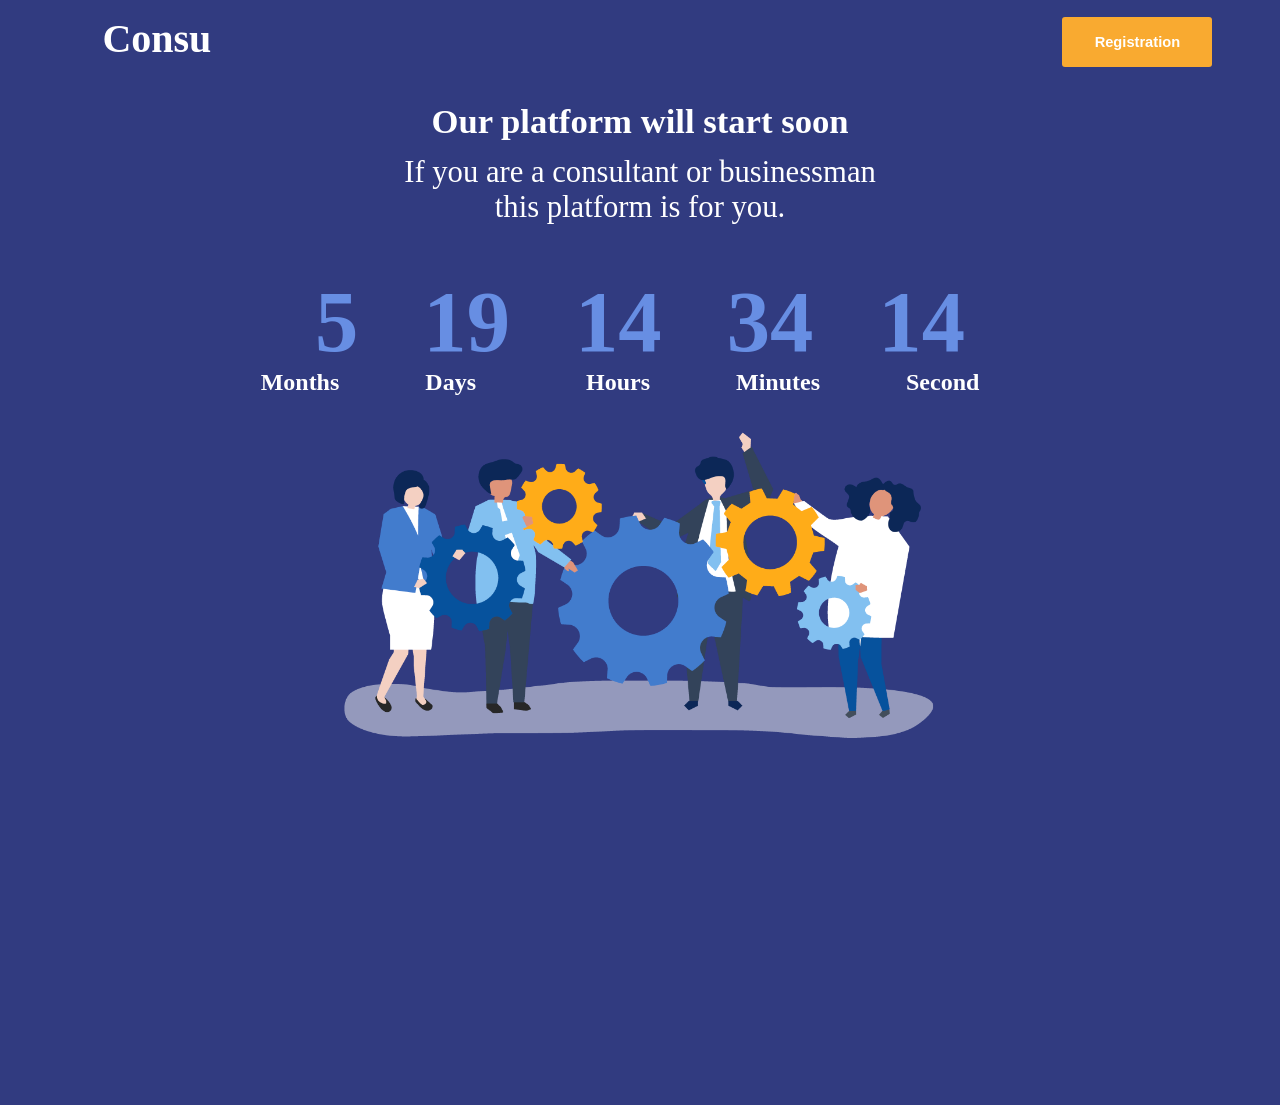
==== consuLanding/site/index.html @ c9aec3a1 "commit #6" ====
<html lang="ru">
	<head>
		<!--<script src="jquery0.js"></script>-->
		<meta charset="utf-8">
		<title>Landing</title>
	    <link rel="stylesheet" href="css/style.css">
	</head>
	<body>

		<p id="logo">Consu</p>
		<button>Registration</button>
		<div id="TimerContainer">
			<p class="TimerLabel">Our platform will start soon</p>
			<p class="TimerLabel2">If you are a consultant or businessman <br>this platform is for you.</p>
			<p class="Timer">5&nbsp;&nbsp;&nbsp;19&nbsp;&nbsp;&nbsp;14&nbsp;&nbsp;&nbsp;34&nbsp;&nbsp;&nbsp;14</p>
			<ul class="timerLegend">
			<li>Months</li>
				<li>Days</li>&nbsp;&nbsp;&nbsp;&nbsp;
				<li>Hours</li>
				<li>Minutes</li>
				<li>Second</li>
			</p>
		</div>
		<img src="img/people.png" alt="" class="finishImg">

	</body>
</html>
---- consuLanding/site/css/style.css ----
body {
    font-family: -apple-system, BlinkMacSystemFont, "Segoe UI";
    background:#313b80;

    margin:0;
    padding:0;
}
#logo {
    position: relative;
    width:200px;
    top:15px;
    left:8%;
    font-size:30pt;
    font-weight:bold;
    color:#fff;
}

/*              Button                 */

button {
    position: relative;
    top:-70px;
    left:83%;
    width:150px;
    height:50px;
    border:0;
    color:white;
    border-radius:3px;
    font-size:11pt;
    background: #f9aa30;
    font-weight:600;
      -webkit-font-smoothing: antialiased;
    cursor:pointer;
}

/*              Timer                 */

.Timer {
    position: relative;
    top:-60px;
    text-align:center;
    color:#678ee3;
    font-size:65pt;
    font-weight:bold;
}
.TimerLabel {
    text-align:center;
    color:#fff;
    font-size:26pt;
    font-weight:bold;
}
.TimerLabel2 {
    position: relative;
    top:-20px;
    text-align:center;
    color:#fff;
    font-size:23pt;
    font-weight:normal;
}
#TimerContainer{
    position: relative;
    top:-70px;
}
.timerLegend {
    position: relative;
    top:-150px;
    text-align:center;
    color:#fff;
    font-size:18pt;
    font-weight:bold;

}
li {
    position: relative;

    display:inline;
    margin-right:80px;
}
#bg {
    position: relative;
    width:100%;
    height:70%;
    background-image:url(bgImage.jpg);
    background:rgba(#0069ff, 0.67);
}

img{
    position: relative;
    left:35%;
}
.finishImg {
    position: relative;
    top:-320px;
left:25%;
    width:50%;
}
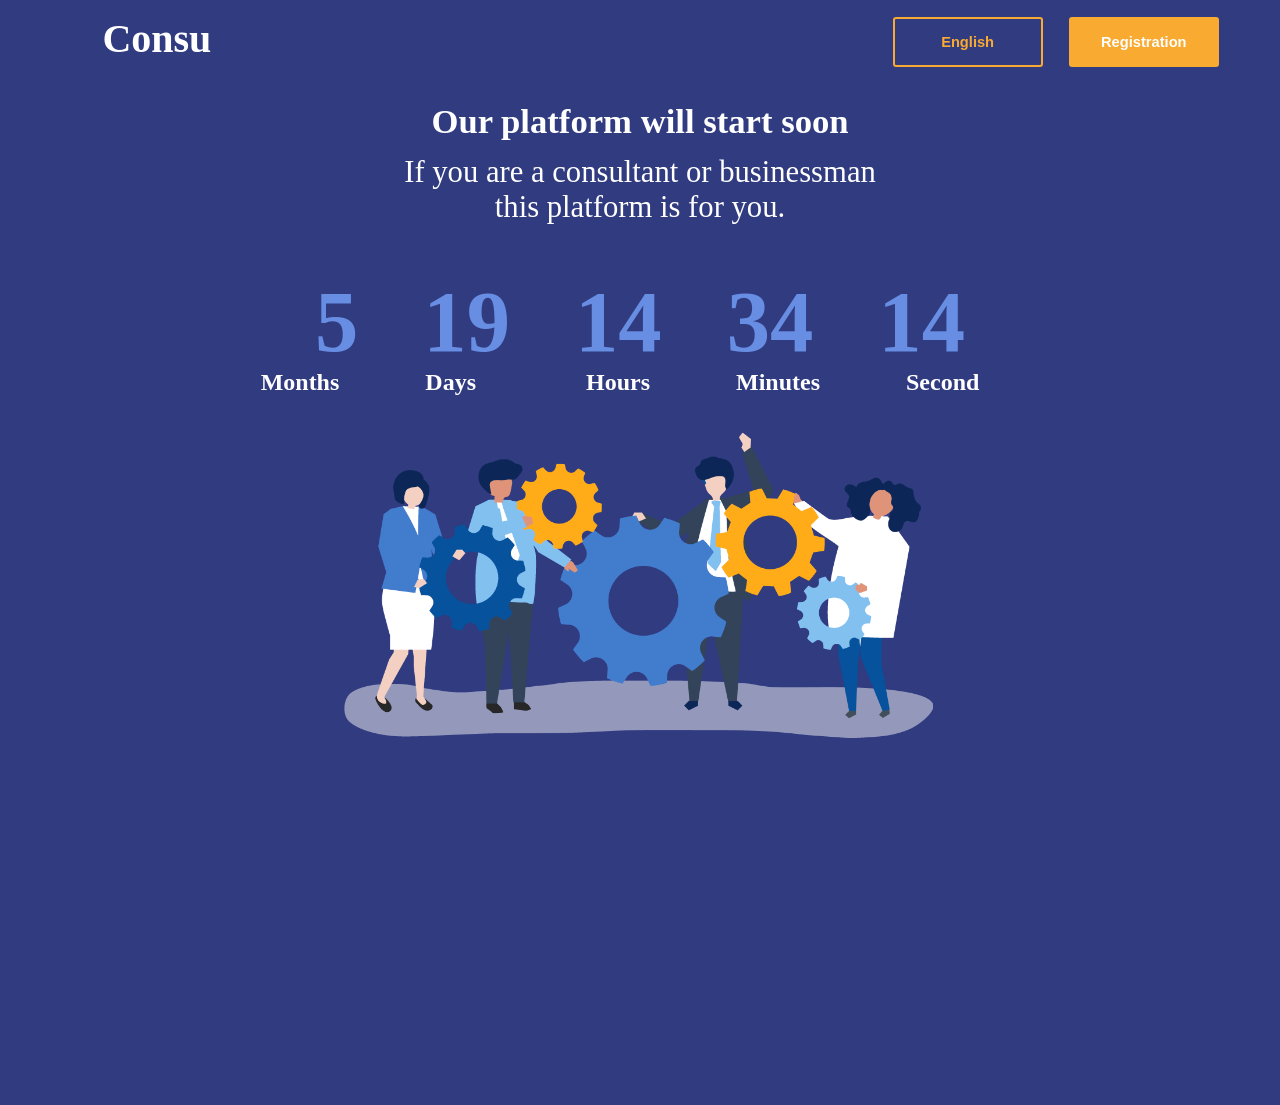
==== commit bf6731cc: "button switch-lang #7" ====
--- a/consuLanding/site/index.html
+++ b/consuLanding/site/index.html
@@ -1,17 +1,25 @@
-<html lang="ru">
+<html>
 	<head>
 		<!--<script src="jquery0.js"></script>-->
 		<meta charset="utf-8">
 		<title>Landing</title>
 	    <link rel="stylesheet" href="css/style.css">
+		<script src="js/changeLang.js"></script>
 	</head>
-	<body>
+	
+
+	<body class="ru">
 
 		<p id="logo">Consu</p>
-		<button>Registration</button>
-		<div id="TimerContainer">
-			<p class="TimerLabel">Our platform will start soon</p>
+		<button class="s" class="en" lang="en" onclick="changeLang()">English</button>
+		<button class="s" class="ru" lang="ru" onclick="changeLang2()">Русский</button>
+
+		<button class="btnRegistr" class="en" lang="en">Registration</button>
+		<button class="btnRegistr" class="ru" lang="ru">Регистрация</button>
+		<div id="TimerContainer" class="en" lang="en">
+			<p class="TimerLabel" >Our platform will start soon</p>
 			<p class="TimerLabel2">If you are a consultant or businessman <br>this platform is for you.</p>
+
 			<p class="Timer">5&nbsp;&nbsp;&nbsp;19&nbsp;&nbsp;&nbsp;14&nbsp;&nbsp;&nbsp;34&nbsp;&nbsp;&nbsp;14</p>
 			<ul class="timerLegend">
 			<li>Months</li>
@@ -21,6 +29,20 @@
 				<li>Second</li>
 			</p>
 		</div>
+
+		<div id="TimerContainer" class="ru" lang="ru">
+			<p class="TimerLabel" >Наша платформа скоро запустится</p>
+			<p class="TimerLabel2">Если вы консультант или бизнесмен <br>эта платформа для вас</p>
+
+			<p class="Timer">5&nbsp;&nbsp;&nbsp;19&nbsp;&nbsp;&nbsp;14&nbsp;&nbsp;&nbsp;34&nbsp;&nbsp;&nbsp;14</p>
+			<ul class="timerLegend">
+			<li>Месяцы</li>
+				<li>Дни</li>&nbsp;&nbsp;&nbsp;&nbsp;
+				<li>Часы</li>
+				<li>Минуты</li>
+				<li>Секунды</li>
+			</p>
+		</div>
 		<img src="img/people.png" alt="" class="finishImg">
 
 	</body>
--- a/consuLanding/site/css/style.css
+++ b/consuLanding/site/css/style.css
@@ -1,3 +1,7 @@
+body.en :lang(en),
+body.ru :lang(ru) {
+display: none;
+}
 body {
     font-family: -apple-system, BlinkMacSystemFont, "Segoe UI";
     background:#313b80;
@@ -5,6 +9,8 @@
     margin:0;
     padding:0;
 }
+
+
 #logo {
     position: relative;
     width:200px;
@@ -17,10 +23,11 @@
 
 /*              Button                 */
 
-button {
+.btnRegistr {
     position: relative;
     top:-70px;
-    left:83%;
+    left:66%;
+    margin-left:35px;
     width:150px;
     height:50px;
     border:0;
@@ -32,7 +39,27 @@
       -webkit-font-smoothing: antialiased;
     cursor:pointer;
 }
-
+.s
+ {
+     position: relative;
+     top:-70px;
+     left:67%;
+     margin-left:35px;
+     width:150px;
+     height:50px;
+     color:#f9aa30;
+     border-radius:3px;
+     font-size:11pt;
+     border: solid 2px  #f9aa30;
+background: #313b80;
+     font-weight:600;
+       -webkit-font-smoothing: antialiased;
+     cursor:pointer;
+ }
+.chng {
+    position: relative;
+    left:-4%;
+}
 /*              Timer                 */
 
 .Timer {
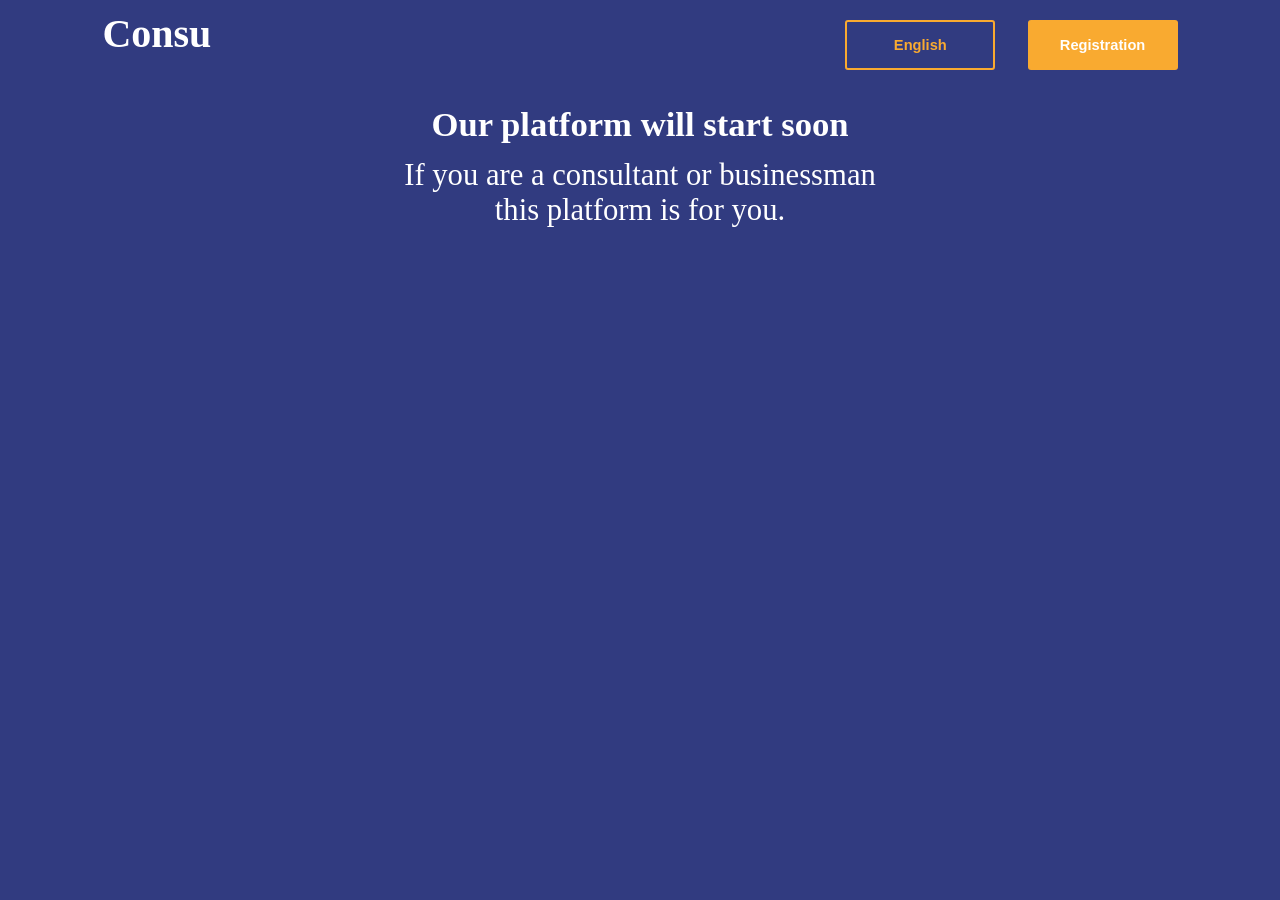
==== commit b9282b02: "flexbox #8" ====
--- a/consuLanding/site/index.html
+++ b/consuLanding/site/index.html
@@ -4,37 +4,45 @@
 		<meta charset="utf-8">
 		<title>Landing</title>
 	    <link rel="stylesheet" href="css/style.css">
+		<meta name="viewport" content="width=device-width, initial-scale=1">
 		<script src="js/changeLang.js"></script>
 	</head>
-	
+	<body class="ru">
+		<header>
+			<div class="container" class="ru" lang="ru">
+				<div id="logo">Consu</div>
+				<button class="btnLng"  onclick="changeLang2()">Русский</button>
+				<button class="btnRegistr">Регистрация</button>
+			</div>
+			<div class="container" class="en" lang="en">
+				<div id="logo">Consu</div>
+				<button class="btnLng"  onclick="changeLang()">English</button>
+				<button class="btnRegistr" >Registration</button>
+			</div>
+		</header>
+        <main>
+			<div id="TimerContainer" class="en" lang="en">
+				<p class="TimerLabel" >Our platform will start soon</p>
+				<p class="TimerLabel2">If you are a consultant or businessman <br>this platform is for you.</p>
+			</div>
+			<div id="TimerContainer" class="ru" lang="ru">
+				<p class="TimerLabel" >Наша платформа скоро запустится</p>
+				<p class="TimerLabel2">Если вы консультант или бизнесмен <br>эта платформа для вас</p>
+			</div>
+        </main>
 
-	<body class="ru">
 
-		<p id="logo">Consu</p>
-		<button class="s" class="en" lang="en" onclick="changeLang()">English</button>
-		<button class="s" class="ru" lang="ru" onclick="changeLang2()">Русский</button>
-
-		<button class="btnRegistr" class="en" lang="en">Registration</button>
-		<button class="btnRegistr" class="ru" lang="ru">Регистрация</button>
-		<div id="TimerContainer" class="en" lang="en">
-			<p class="TimerLabel" >Our platform will start soon</p>
-			<p class="TimerLabel2">If you are a consultant or businessman <br>this platform is for you.</p>
-
-			<p class="Timer">5&nbsp;&nbsp;&nbsp;19&nbsp;&nbsp;&nbsp;14&nbsp;&nbsp;&nbsp;34&nbsp;&nbsp;&nbsp;14</p>
+		<!--	<p class="Timer">5&nbsp;&nbsp;&nbsp;19&nbsp;&nbsp;&nbsp;14&nbsp;&nbsp;&nbsp;34&nbsp;&nbsp;&nbsp;14</p>
 			<ul class="timerLegend">
 			<li>Months</li>
 				<li>Days</li>&nbsp;&nbsp;&nbsp;&nbsp;
 				<li>Hours</li>
 				<li>Minutes</li>
 				<li>Second</li>
-			</p>
-		</div>
+			</p>   -->
 
-		<div id="TimerContainer" class="ru" lang="ru">
-			<p class="TimerLabel" >Наша платформа скоро запустится</p>
-			<p class="TimerLabel2">Если вы консультант или бизнесмен <br>эта платформа для вас</p>
 
-			<p class="Timer">5&nbsp;&nbsp;&nbsp;19&nbsp;&nbsp;&nbsp;14&nbsp;&nbsp;&nbsp;34&nbsp;&nbsp;&nbsp;14</p>
+		<!--	<p class="Timer">5&nbsp;&nbsp;&nbsp;19&nbsp;&nbsp;&nbsp;14&nbsp;&nbsp;&nbsp;34&nbsp;&nbsp;&nbsp;14</p>
 			<ul class="timerLegend">
 			<li>Месяцы</li>
 				<li>Дни</li>&nbsp;&nbsp;&nbsp;&nbsp;
@@ -42,8 +50,8 @@
 				<li>Минуты</li>
 				<li>Секунды</li>
 			</p>
-		</div>
-		<img src="img/people.png" alt="" class="finishImg">
+		-->
+		<!--<img src="img/people.png" alt="" class="finishImg">-->
 
 	</body>
 </html>
--- a/consuLanding/site/css/style.css
+++ b/consuLanding/site/css/style.css
@@ -12,22 +12,20 @@
 
 
 #logo {
-    position: relative;
-    width:200px;
-    top:15px;
-    left:8%;
+margin-right:2.5%;
+    margin-top:-10px;
+    height:50px;
     font-size:30pt;
     font-weight:bold;
     color:#fff;
 }
 
-/*              Button                 */
+/*              Buttons                 */
 
 .btnRegistr {
-    position: relative;
-    top:-70px;
-    left:66%;
-    margin-left:35px;
+
+
+
     width:150px;
     height:50px;
     border:0;
@@ -39,12 +37,9 @@
       -webkit-font-smoothing: antialiased;
     cursor:pointer;
 }
-.s
+.btnLng
  {
-     position: relative;
-     top:-70px;
-     left:67%;
-     margin-left:35px;
+
      width:150px;
      height:50px;
      color:#f9aa30;
@@ -53,13 +48,35 @@
      border: solid 2px  #f9aa30;
 background: #313b80;
      font-weight:600;
-       -webkit-font-smoothing: antialiased;
+      -webkit-font-smoothing: antialiased;
      cursor:pointer;
+
  }
-.chng {
-    position: relative;
-    left:-4%;
+
+ /*              Containers                 */
+
+.container {
+position: relative;
+left:8%;
+width:84%;
+    margin-top:20px;
+    display:flex;
+    height:120px;
+
+justify-content: space-around;
 }
+
+.container :first-child {
+
+}
+.container :last-child {
+
+}
+.container :nth-child(2) {
+margin-left:auto;
+margin-right:3%;
+}
+
 /*              Timer                 */
 
 .Timer {
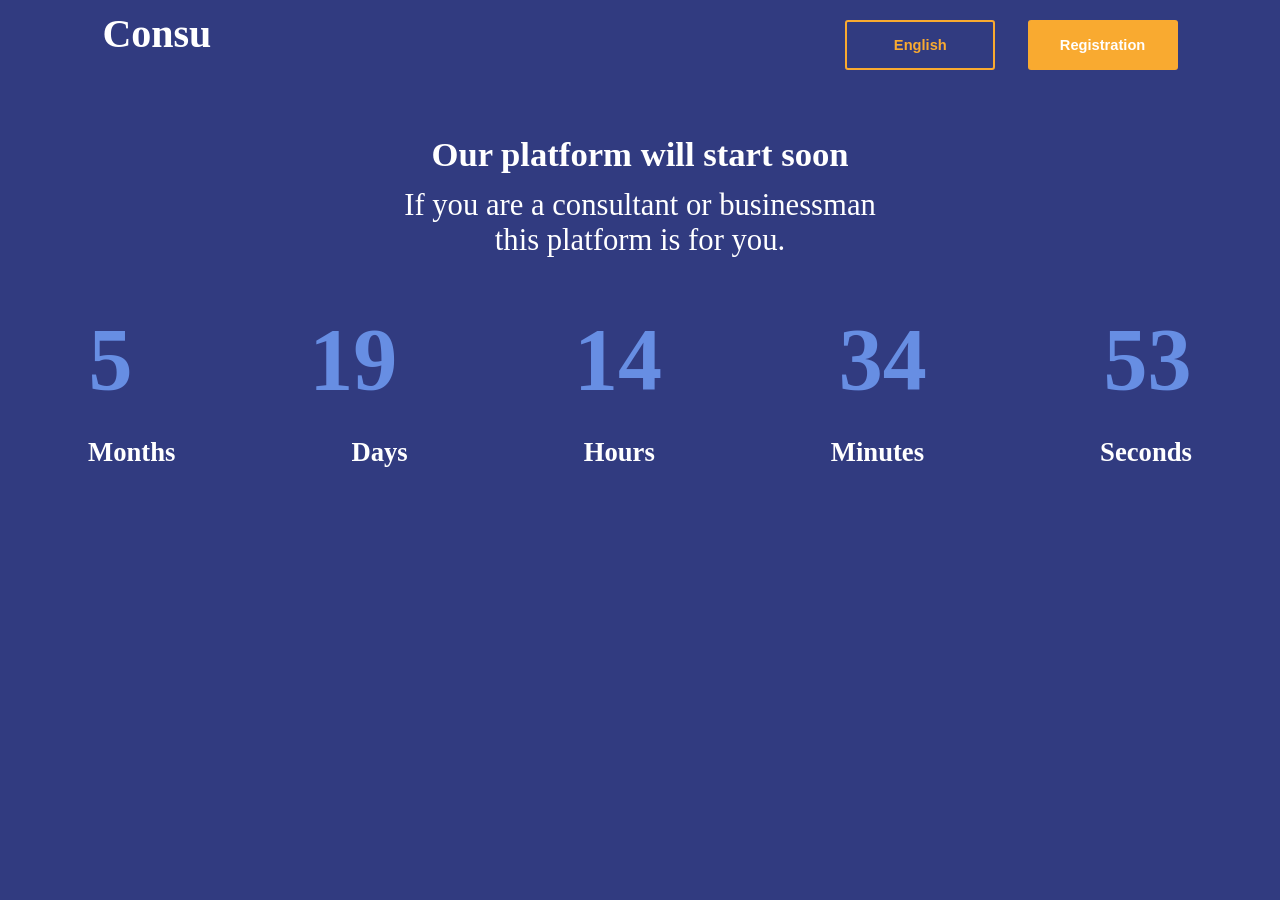
==== commit 7756c031: "Timer #9" ====
--- a/consuLanding/site/index.html
+++ b/consuLanding/site/index.html
@@ -29,6 +29,22 @@
 				<p class="TimerLabel" >Наша платформа скоро запустится</p>
 				<p class="TimerLabel2">Если вы консультант или бизнесмен <br>эта платформа для вас</p>
 			</div>
+			<div class="Timer">
+				<ul class="timerC">
+					<li>5</li>
+					<li>19</li>
+					<li>14</li>
+					<li>34</li>
+					<li>53</li>
+				</ul>
+				<ul class="timerC">
+					<li>Months</li>
+					<li>Days</li>
+					<li>Hours</li>
+					<li>Minutes</li>
+					<li>Seconds</li>
+				</ul>
+			</div>
         </main>
 
 
--- a/consuLanding/site/css/style.css
+++ b/consuLanding/site/css/style.css
@@ -2,6 +2,9 @@
 body.ru :lang(ru) {
 display: none;
 }
+
+/*     MainTags     */
+
 body {
     font-family: -apple-system, BlinkMacSystemFont, "Segoe UI";
     background:#313b80;
@@ -9,7 +12,9 @@
     margin:0;
     padding:0;
 }
-
+main {
+    margin-top:-40px;
+}
 
 #logo {
 margin-right:2.5%;
@@ -80,12 +85,42 @@
 /*              Timer                 */
 
 .Timer {
-    position: relative;
-    top:-60px;
-    text-align:center;
+
+
+
     color:#678ee3;
-    font-size:65pt;
-    font-weight:bold;
+
+}
+.timerC:first-child{
+    font-size:66pt;
+
+}
+.timerC {
+
+    display:flex;
+    color:#678ee3;
+    flex-direction:row;
+justify-content:space-between;
+font-weight:bold;
+
+}
+.timerC:first-child {
+    margin:auto;
+}
+.timerC:last-child {
+
+}
+.timerC:nth-child(2) {
+font-size:20pt;
+color:white;
+margin-left:auto;
+
+
+}
+.timerC li{
+margin:auto;
+
+
 }
 .TimerLabel {
     text-align:center;
@@ -103,7 +138,7 @@
 }
 #TimerContainer{
     position: relative;
-    top:-70px;
+
 }
 .timerLegend {
     position: relative;
@@ -114,11 +149,12 @@
     font-weight:bold;
 
 }
+ul {
+    padding:0;
+}
 li {
-    position: relative;
-
-    display:inline;
-    margin-right:80px;
+    list-style:none;
+    padding:0;
 }
 #bg {
     position: relative;
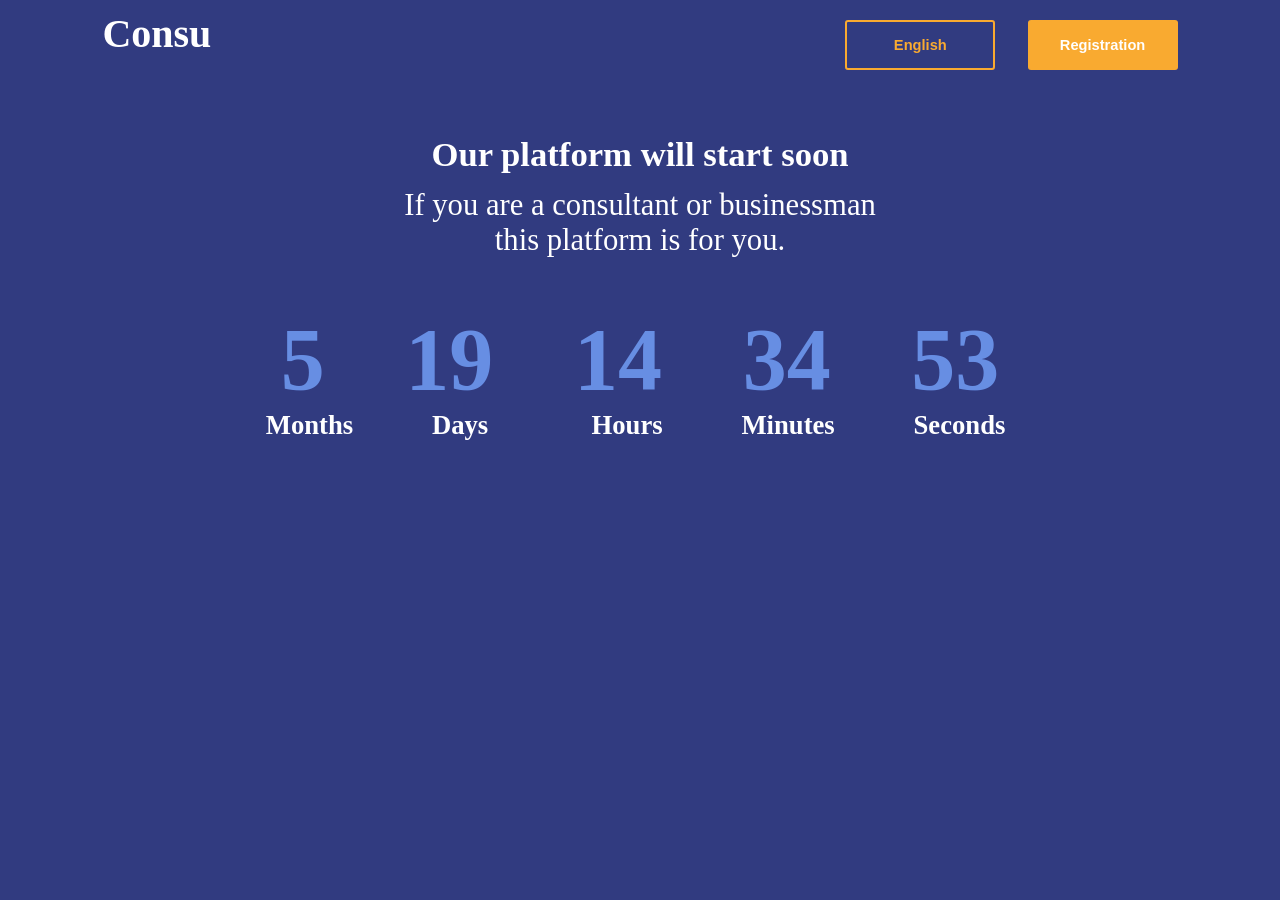
==== commit 3d6ebffd: "adaptive offline timer #10" ====
--- a/consuLanding/site/index.html
+++ b/consuLanding/site/index.html
@@ -37,7 +37,7 @@
 					<li>34</li>
 					<li>53</li>
 				</ul>
-				<ul class="timerC">
+				<ul class="timerC2">
 					<li>Months</li>
 					<li>Days</li>
 					<li>Hours</li>
--- a/consuLanding/site/css/style.css
+++ b/consuLanding/site/css/style.css
@@ -86,7 +86,8 @@
 
 .Timer {
 
-
+margin-left:200px;
+margin-right:200px;
 
     color:#678ee3;
 
@@ -96,30 +97,81 @@
 
 }
 .timerC {
+
+margin:auto;
 
     display:flex;
     color:#678ee3;
     flex-direction:row;
-justify-content:space-between;
+justify-content:space-evenly;
+
 font-weight:bold;
 
+
+}
+.timerC2 {
+
+margin:auto;
+
+    display:flex;
+    font-size:20pt;
+    color:white;
+    flex-direction:row;
+justify-content:space-around;
+margin-right:4%;
+margin-left:3%;
+font-weight:bold;
+
+
 }
 .timerC:first-child {
-    margin:auto;
+
 }
 .timerC:last-child {
 
 }
-.timerC:nth-child(2) {
-font-size:20pt;
-color:white;
-margin-left:auto;
+.timerC2 li:last-child {
+
+
+
+
+
+}
+.timerC2 li:nth-child(3) {
+
+
+
+
+
+}
+.timerC2 li:nth-child(3) {
+
+margin-left:3%;
+
+
+
+}
+.timerC2 li:first-child {
+
+
+
+
+
+}
+.timerC2 li:nth-child(2) {
+
+
+
+
+
+}
+.timerC2 li{
 
 
 }
 .timerC li{
-margin:auto;
-
+
+/* margin:-40px 40px; */
 
 }
 .TimerLabel {
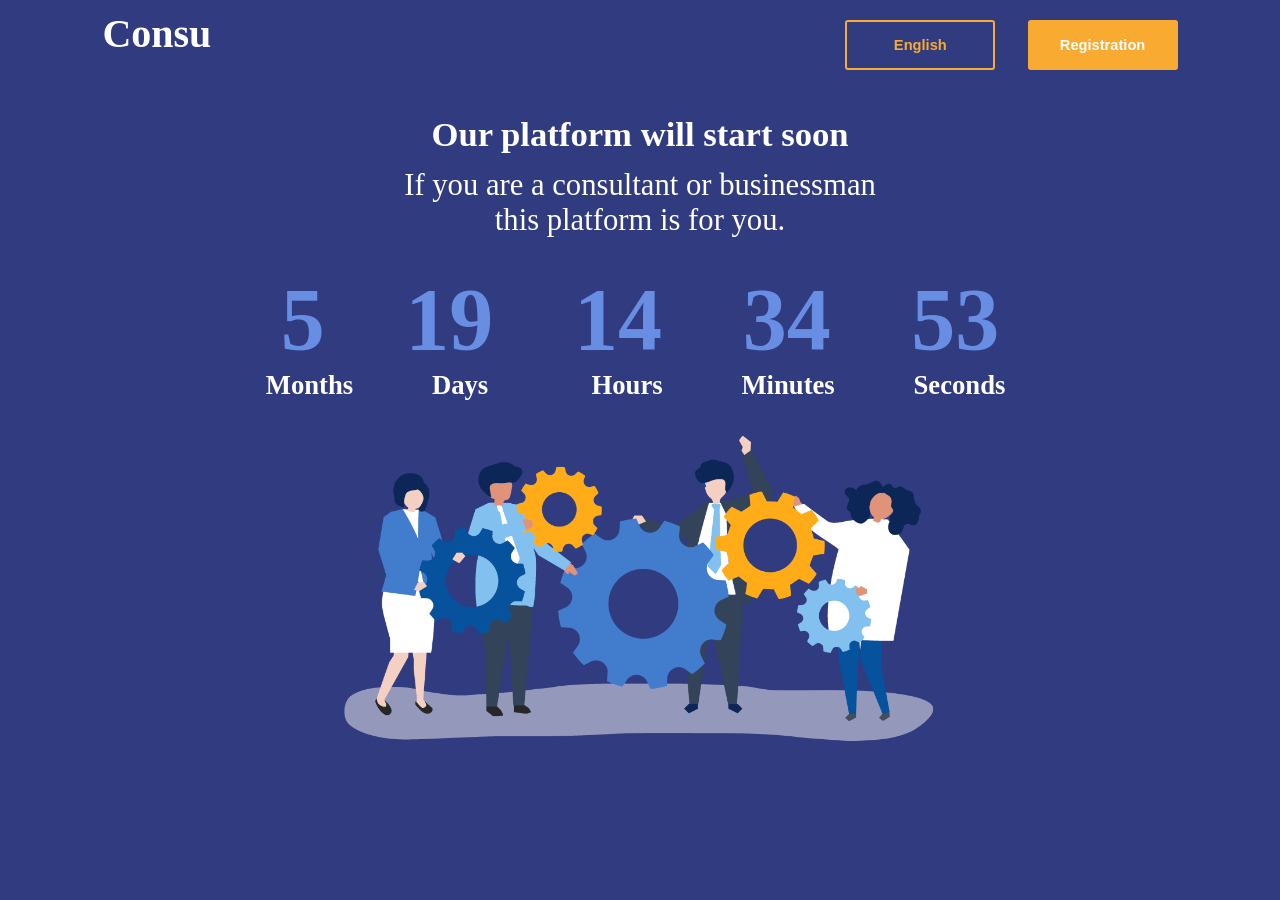
==== commit 8f72693d: "people img #11" ====
--- a/consuLanding/site/index.html
+++ b/consuLanding/site/index.html
@@ -45,7 +45,10 @@
 					<li>Seconds</li>
 				</ul>
 			</div>
-        </main>
+			<div class="mainImage">
+				<img src="img/people.png" alt="" class="finishImg">
+			</div>
+    	</main>
 
 
 		<!--	<p class="Timer">5&nbsp;&nbsp;&nbsp;19&nbsp;&nbsp;&nbsp;14&nbsp;&nbsp;&nbsp;34&nbsp;&nbsp;&nbsp;14</p>
@@ -67,7 +70,7 @@
 				<li>Секунды</li>
 			</p>
 		-->
-		<!--<img src="img/people.png" alt="" class="finishImg">-->
+
 
 	</body>
 </html>
--- a/consuLanding/site/css/style.css
+++ b/consuLanding/site/css/style.css
@@ -8,7 +8,6 @@
 body {
     font-family: -apple-system, BlinkMacSystemFont, "Segoe UI";
     background:#313b80;
-
     margin:0;
     padding:0;
 }
@@ -17,7 +16,7 @@
 }
 
 #logo {
-margin-right:2.5%;
+    margin-right:2.5%;
     margin-top:-10px;
     height:50px;
     font-size:30pt;
@@ -29,8 +28,6 @@
 
 .btnRegistr {
 
-
-
     width:150px;
     height:50px;
     border:0;
@@ -39,7 +36,7 @@
     font-size:11pt;
     background: #f9aa30;
     font-weight:600;
-      -webkit-font-smoothing: antialiased;
+    -webkit-font-smoothing: antialiased;
     cursor:pointer;
 }
 .btnLng
@@ -51,9 +48,9 @@
      border-radius:3px;
      font-size:11pt;
      border: solid 2px  #f9aa30;
-background: #313b80;
+     background: #313b80;
      font-weight:600;
-      -webkit-font-smoothing: antialiased;
+     -webkit-font-smoothing: antialiased;
      cursor:pointer;
 
  }
@@ -61,34 +58,26 @@
  /*              Containers                 */
 
 .container {
-position: relative;
-left:8%;
-width:84%;
+    position: relative;
+    left:8%;
+    width:84%;
     margin-top:20px;
     display:flex;
     height:120px;
-
-justify-content: space-around;
+    justify-content: space-around;
 }
 
-.container :first-child {
-
-}
-.container :last-child {
-
-}
 .container :nth-child(2) {
-margin-left:auto;
-margin-right:3%;
+    margin-left:auto;
+    margin-right:3%;
 }
 
 /*              Timer                 */
 
 .Timer {
-
-margin-left:200px;
-margin-right:200px;
-
+    margin-top:-40px;
+    margin-left:200px;
+    margin-right:200px;
     color:#678ee3;
 
 }
@@ -98,82 +87,36 @@
 }
 .timerC {
 
-margin:auto;
-
+    margin:auto;
     display:flex;
     color:#678ee3;
     flex-direction:row;
-justify-content:space-evenly;
-
-font-weight:bold;
+    justify-content:space-evenly;
+    font-weight:bold;
 
 
 }
 .timerC2 {
 
-margin:auto;
-
+    margin:auto;
     display:flex;
     font-size:20pt;
     color:white;
     flex-direction:row;
-justify-content:space-around;
-margin-right:4%;
-margin-left:3%;
-font-weight:bold;
+    justify-content:space-around;
+    margin-right:4%;
+    margin-left:3%;
+    font-weight:bold;
 
 
 }
-.timerC:first-child {
+
+.timerC2 li:nth-child(3) {
+
+    margin-left:3%;
 
 }
-.timerC:last-child {
 
-}
-.timerC2 li:last-child {
-
-
-
-
-
-}
-.timerC2 li:nth-child(3) {
-
-
-
-
-
-}
-.timerC2 li:nth-child(3) {
-
-margin-left:3%;
-
-
-
-}
-.timerC2 li:first-child {
-
-
-
-
-
-}
-.timerC2 li:nth-child(2) {
-
-
-
-
-
-}
-.timerC2 li{
-
-
-}
-.timerC li{
-
-/* margin:-40px 40px; */
-
-}
 .TimerLabel {
     text-align:center;
     color:#fff;
@@ -190,7 +133,7 @@
 }
 #TimerContainer{
     position: relative;
-
+    top:-20px;
 }
 .timerLegend {
     position: relative;
@@ -222,7 +165,10 @@
 }
 .finishImg {
     position: relative;
-    top:-320px;
-left:25%;
-    width:50%;
+    margin-top:-78px;
+    display: block;
+  height: auto;
+    left:25%;
+    max-width:50%;
+
 }
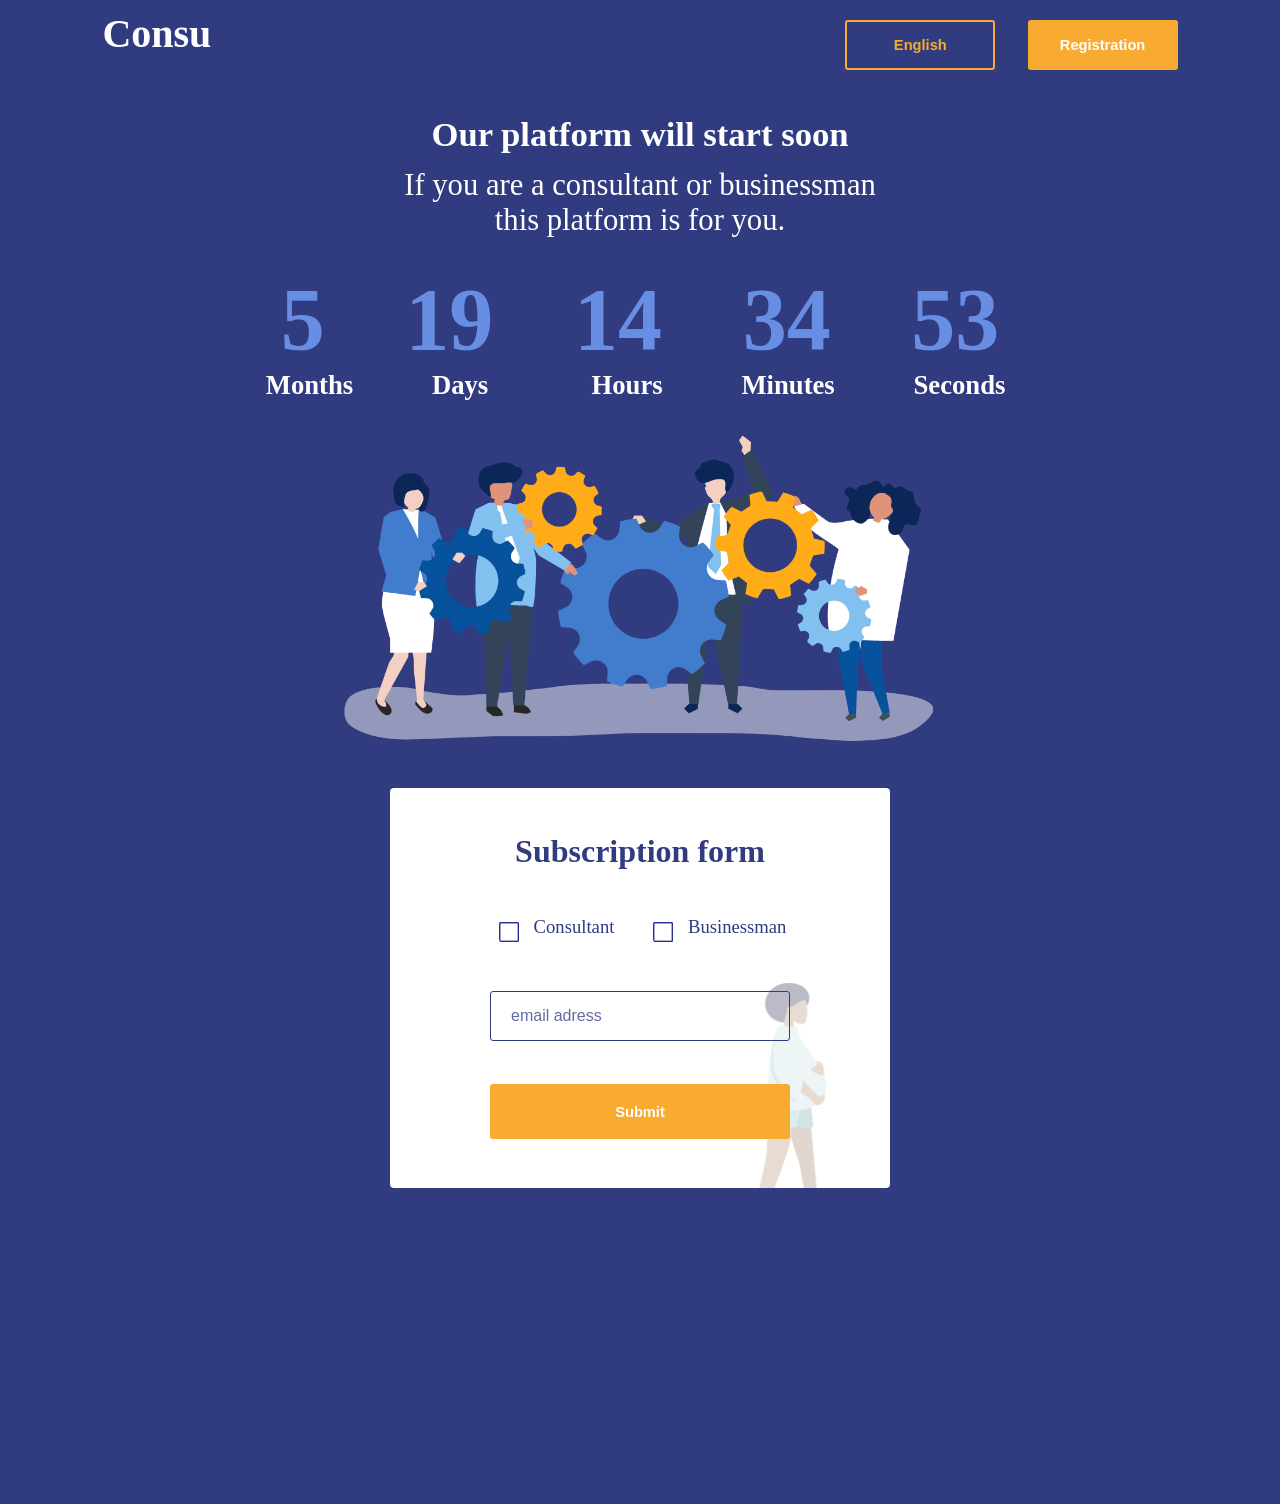
==== commit a1dd716c: "Sub form #13" ====
--- a/consuLanding/site/index.html
+++ b/consuLanding/site/index.html
@@ -48,6 +48,22 @@
 			<div class="mainImage">
 				<img src="img/people.png" alt="" class="finishImg">
 			</div>
+			<div class="form">
+
+				<form class="EmailSub" action="">
+
+					<p class="NameForm">Subscription form </p>
+					<div class="EmailSubInline">
+						<p id="p1"><input type="radio" name="contact">Сonsultant</p>
+						<p id="p2"><input type="radio" name ="contact">Businessman</p>
+					</div>
+					<input type="text" placeholder="email adress" >
+					<input type="submit" value="Submit">
+				</form>
+			</div>
+			<div class="mainImage" style="height:300px">
+
+			</div>
     	</main>
 
 
--- a/consuLanding/site/css/style.css
+++ b/consuLanding/site/css/style.css
@@ -1,174 +1,272 @@
-body.en :lang(en),
-body.ru :lang(ru) {
-display: none;
+    body.en :lang(en),
+    body.ru :lang(ru) {
+    display: none;
+    }
+
+    /*     MainTags     */
+
+    body {
+        font-family: -apple-system, BlinkMacSystemFont, "Segoe UI";
+        background:#313b80;
+        margin:0;
+        padding:0;
+    }
+    main {
+        margin-top:-40px;
+    }
+
+    #logo {
+        margin-right:2.5%;
+        margin-top:-10px;
+        height:50px;
+        font-size:30pt;
+        font-weight:bold;
+        color:#fff;
+    }
+
+    /*              Buttons                 */
+
+    .btnRegistr {
+
+        width:150px;
+        height:50px;
+        border:0;
+        color:white;
+        border-radius:3px;
+        font-size:11pt;
+        background: #f9aa30;
+        font-weight:600;
+        -webkit-font-smoothing: antialiased;
+        cursor:pointer;
+    }
+    .btnLng
+     {
+
+         width:150px;
+         height:50px;
+         color:#f9aa30;
+         border-radius:3px;
+         font-size:11pt;
+         border: solid 2px  #f9aa30;
+         background: #313b80;
+         font-weight:600;
+         -webkit-font-smoothing: antialiased;
+         cursor:pointer;
+
+     }
+
+     /*              Containers                 */
+
+    .container {
+        position: relative;
+        left:8%;
+        width:84%;
+        margin-top:20px;
+        display:flex;
+        height:120px;
+        justify-content: space-around;
+    }
+
+    .container :nth-child(2) {
+        margin-left:auto;
+        margin-right:3%;
+    }
+
+    /*              Timer                 */
+
+    .Timer {
+        margin-top:-40px;
+        margin-left:200px;
+        margin-right:200px;
+        color:#678ee3;
+
+    }
+    .timerC:first-child{
+        font-size:66pt;
+
+    }
+    .timerC {
+
+        margin:auto;
+        display:flex;
+        color:#678ee3;
+        flex-direction:row;
+        justify-content:space-evenly;
+        font-weight:bold;
+
+
+    }
+    .timerC2 {
+
+        margin:auto;
+        display:flex;
+        font-size:20pt;
+        color:white;
+        flex-direction:row;
+        justify-content:space-around;
+        margin-right:4%;
+        margin-left:3%;
+        font-weight:bold;
+
+
+    }
+
+    .timerC2 li:nth-child(3) {
+
+        margin-left:3%;
+
+    }
+
+    .TimerLabel {
+        text-align:center;
+        color:#fff;
+        font-size:26pt;
+        font-weight:bold;
+    }
+    .TimerLabel2 {
+        position: relative;
+        top:-20px;
+        text-align:center;
+        color:#fff;
+        font-size:23pt;
+        font-weight:normal;
+    }
+    #TimerContainer{
+        position: relative;
+        top:-20px;
+    }
+    .timerLegend {
+        position: relative;
+        top:-150px;
+        text-align:center;
+        color:#fff;
+        font-size:18pt;
+        font-weight:bold;
+
+    }
+    ul {
+        padding:0;
+    }
+    li {
+        list-style:none;
+        padding:0;
+    }
+    #bg {
+        position: relative;
+        width:100%;
+        height:70%;
+        background-image:url(bgImage.jpg);
+        background:rgba(#0069ff, 0.67);
+    }
+
+    img{
+        position: relative;
+        left:35%;
+    }
+    .finishImg {
+        position: relative;
+        margin-top:-78px;
+        display: block;
+      height: auto;
+        left:25%;
+        max-width:50%;
+    }
+
+    /* Forms */
+    .form {
+        display:flex;
+        justify-content:center;
+    }
+    .EmailSub {
+        height:400px;
+        width:500px;
+        border-radius:4px;
+        display:flex;
+        justify-content:space-around;
+        align-items:center;
+        background: white;
+        flex-direction:column;
+        background:url(contct.png);
+
+  background-size: auto 100%;
+    }
+    input[type="text"] {
+        height:50px;
+        border-radius: 3px;
+        outline:none;
+        border:1px solid #313b80;
+background: transparent;
+        font-size:12pt;
+        padding-left: 20px;
+        width:300px;
+        -webkit-font-smoothing: antialiased;
+        font-weight:500;
+
+        margin-bottom:15px;
+    }
+    .EmailSubInline {
+width:400px;
+        display:flex;
+     justify-content: space-evenly;
+
+     color:#313b80;
+
+        flex-direction:row;font-size:14pt;
+    }
+    #p1 {
+        margin-left:20px;
+    }
+    #p2 {
+        margin-right:20px;
+    }
+    input[type="radio"]:last-child{
+
+margin-right:10px;
+    }
+    .NameForm {
+        margin-top:30px;
+        font-size:24pt;
+        margin-bottom:0;
+        font-weight:600;
+        color:#313b80;
+
+    }
+    input[type="radio"] {
+border-radius:5px;
+ text-align:center;
+ float: left;
+   -webkit-appearance: none;
+   border: none;
+ width: 25px;
+    height: 25px;
+    background: url(r1.png) left center no-repeat;
+    background-size: 20px;
+    cursor:pointer;
+    outline:none;
+    }
+    input[type="radio"]:checked {
+        width: 25px;
+           height: 25px;
+           background-size: 20px;
+    background: url(r2.png) left center no-repeat;
+
 }
-
-/*     MainTags     */
-
-body {
-    font-family: -apple-system, BlinkMacSystemFont, "Segoe UI";
-    background:#313b80;
-    margin:0;
-    padding:0;
-}
-main {
-    margin-top:-40px;
-}
-
-#logo {
-    margin-right:2.5%;
-    margin-top:-10px;
-    height:50px;
-    font-size:30pt;
-    font-weight:bold;
-    color:#fff;
-}
-
-/*              Buttons                 */
-
-.btnRegistr {
-
-    width:150px;
-    height:50px;
-    border:0;
-    color:white;
-    border-radius:3px;
-    font-size:11pt;
-    background: #f9aa30;
-    font-weight:600;
-    -webkit-font-smoothing: antialiased;
-    cursor:pointer;
-}
-.btnLng
- {
-
-     width:150px;
-     height:50px;
-     color:#f9aa30;
-     border-radius:3px;
-     font-size:11pt;
-     border: solid 2px  #f9aa30;
-     background: #313b80;
-     font-weight:600;
-     -webkit-font-smoothing: antialiased;
-     cursor:pointer;
-
- }
-
- /*              Containers                 */
-
-.container {
-    position: relative;
-    left:8%;
-    width:84%;
-    margin-top:20px;
-    display:flex;
-    height:120px;
-    justify-content: space-around;
-}
-
-.container :nth-child(2) {
-    margin-left:auto;
-    margin-right:3%;
-}
-
-/*              Timer                 */
-
-.Timer {
-    margin-top:-40px;
-    margin-left:200px;
-    margin-right:200px;
-    color:#678ee3;
-
-}
-.timerC:first-child{
-    font-size:66pt;
-
-}
-.timerC {
-
-    margin:auto;
-    display:flex;
-    color:#678ee3;
-    flex-direction:row;
-    justify-content:space-evenly;
-    font-weight:bold;
-
-
-}
-.timerC2 {
-
-    margin:auto;
-    display:flex;
-    font-size:20pt;
-    color:white;
-    flex-direction:row;
-    justify-content:space-around;
-    margin-right:4%;
-    margin-left:3%;
-    font-weight:bold;
-
-
-}
-
-.timerC2 li:nth-child(3) {
-
-    margin-left:3%;
-
-}
-
-.TimerLabel {
-    text-align:center;
-    color:#fff;
-    font-size:26pt;
-    font-weight:bold;
-}
-.TimerLabel2 {
-    position: relative;
-    top:-20px;
-    text-align:center;
-    color:#fff;
-    font-size:23pt;
-    font-weight:normal;
-}
-#TimerContainer{
-    position: relative;
-    top:-20px;
-}
-.timerLegend {
-    position: relative;
-    top:-150px;
-    text-align:center;
-    color:#fff;
-    font-size:18pt;
-    font-weight:bold;
-
-}
-ul {
-    padding:0;
-}
-li {
-    list-style:none;
-    padding:0;
-}
-#bg {
-    position: relative;
-    width:100%;
-    height:70%;
-    background-image:url(bgImage.jpg);
-    background:rgba(#0069ff, 0.67);
-}
-
-img{
-    position: relative;
-    left:35%;
-}
-.finishImg {
-    position: relative;
-    margin-top:-78px;
-    display: block;
-  height: auto;
-    left:25%;
-    max-width:50%;
-
-}
+    input::placeholder {
+
+        color:#646ba2;
+    }
+    input[type=submit] {
+
+        width:300px;
+        height:55px;
+        border:0;
+        color:white;
+        border-radius:3px;
+        font-size:11pt;
+        background: #f9aa30;
+        font-weight:600;
+        -webkit-font-smoothing: antialiased;
+        cursor:pointer;
+        outline:none;
+        margin-bottom:35px;
+    }
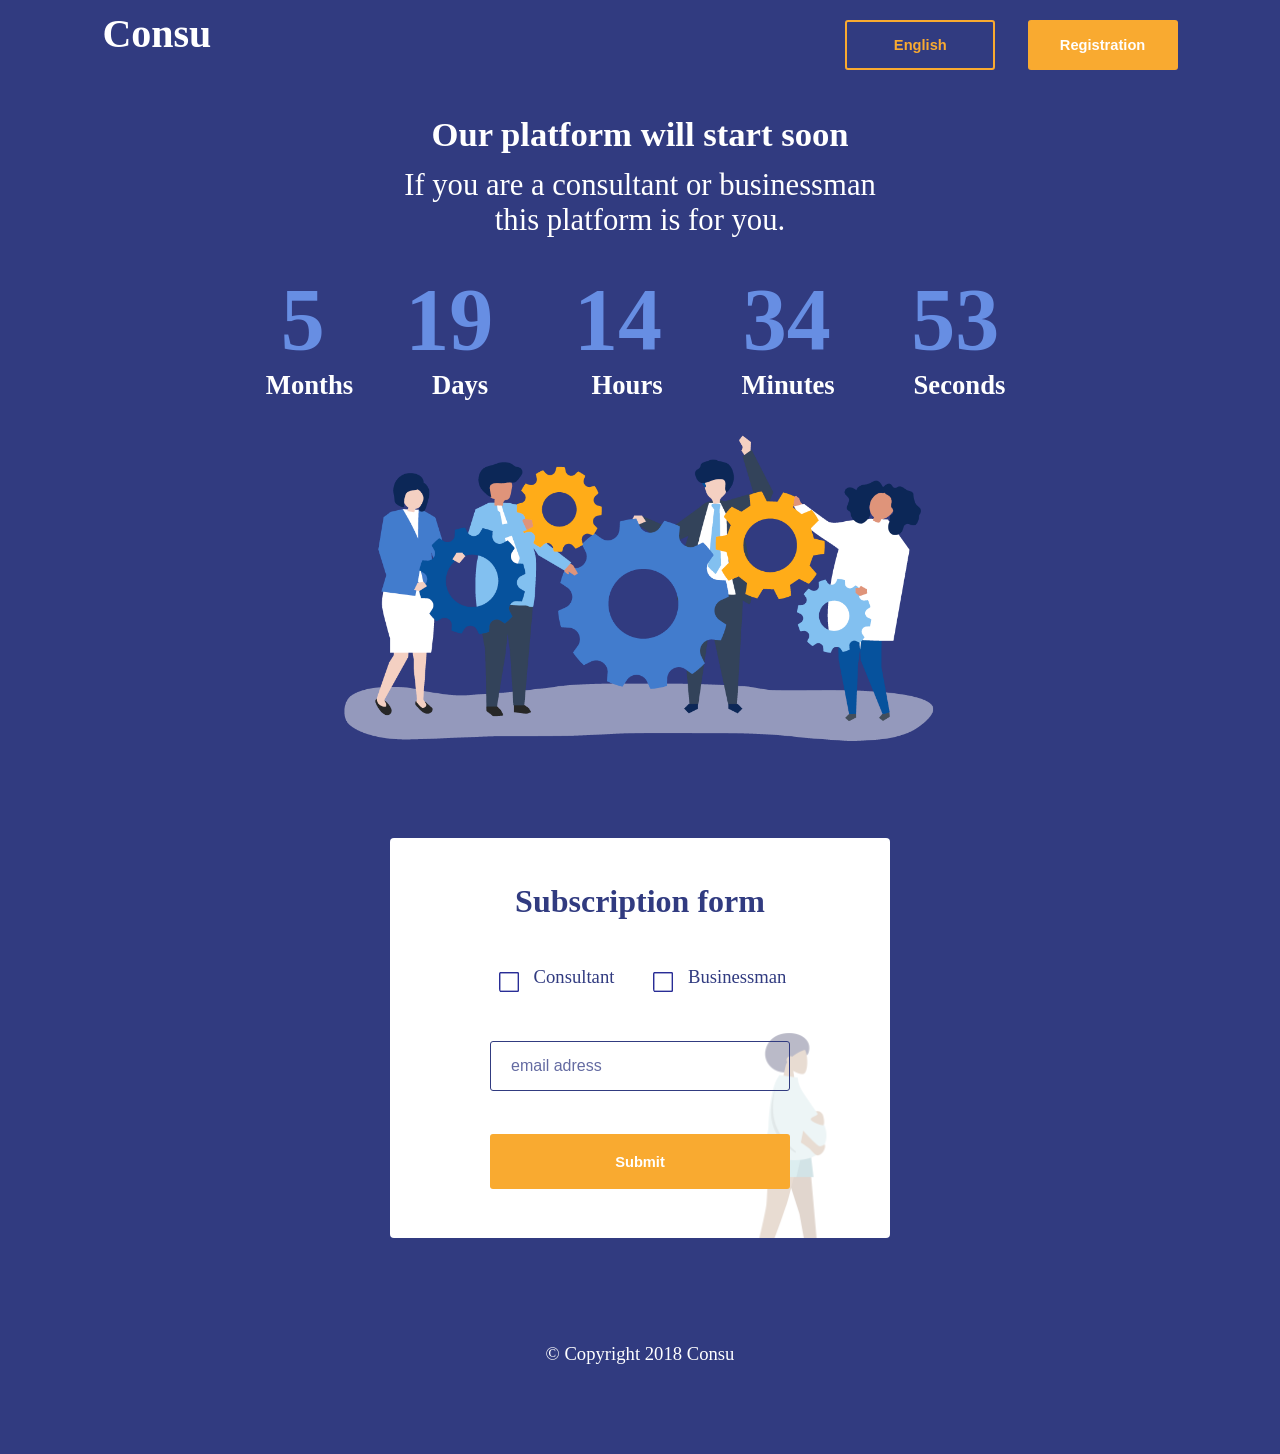
==== commit 171d25be: "footer #14" ====
--- a/consuLanding/site/index.html
+++ b/consuLanding/site/index.html
@@ -61,10 +61,10 @@
 					<input type="submit" value="Submit">
 				</form>
 			</div>
-			<div class="mainImage" style="height:300px">
-
-			</div>
     	</main>
+		<footer style="height:200px;">
+			<p>© Copyright 2018 Consu</p>
+	 	</footer>
 
 
 		<!--	<p class="Timer">5&nbsp;&nbsp;&nbsp;19&nbsp;&nbsp;&nbsp;14&nbsp;&nbsp;&nbsp;34&nbsp;&nbsp;&nbsp;14</p>
--- a/consuLanding/site/css/style.css
+++ b/consuLanding/site/css/style.css
@@ -174,6 +174,7 @@
 
     /* Forms */
     .form {
+        margin-top:50px;
         display:flex;
         justify-content:center;
     }
@@ -270,3 +271,10 @@
         outline:none;
         margin-bottom:35px;
     }
+    footer {
+        display:flex;
+        justify-content:center;
+        align-items:center;
+        font-size:14pt;
+        color:white;
+    }
